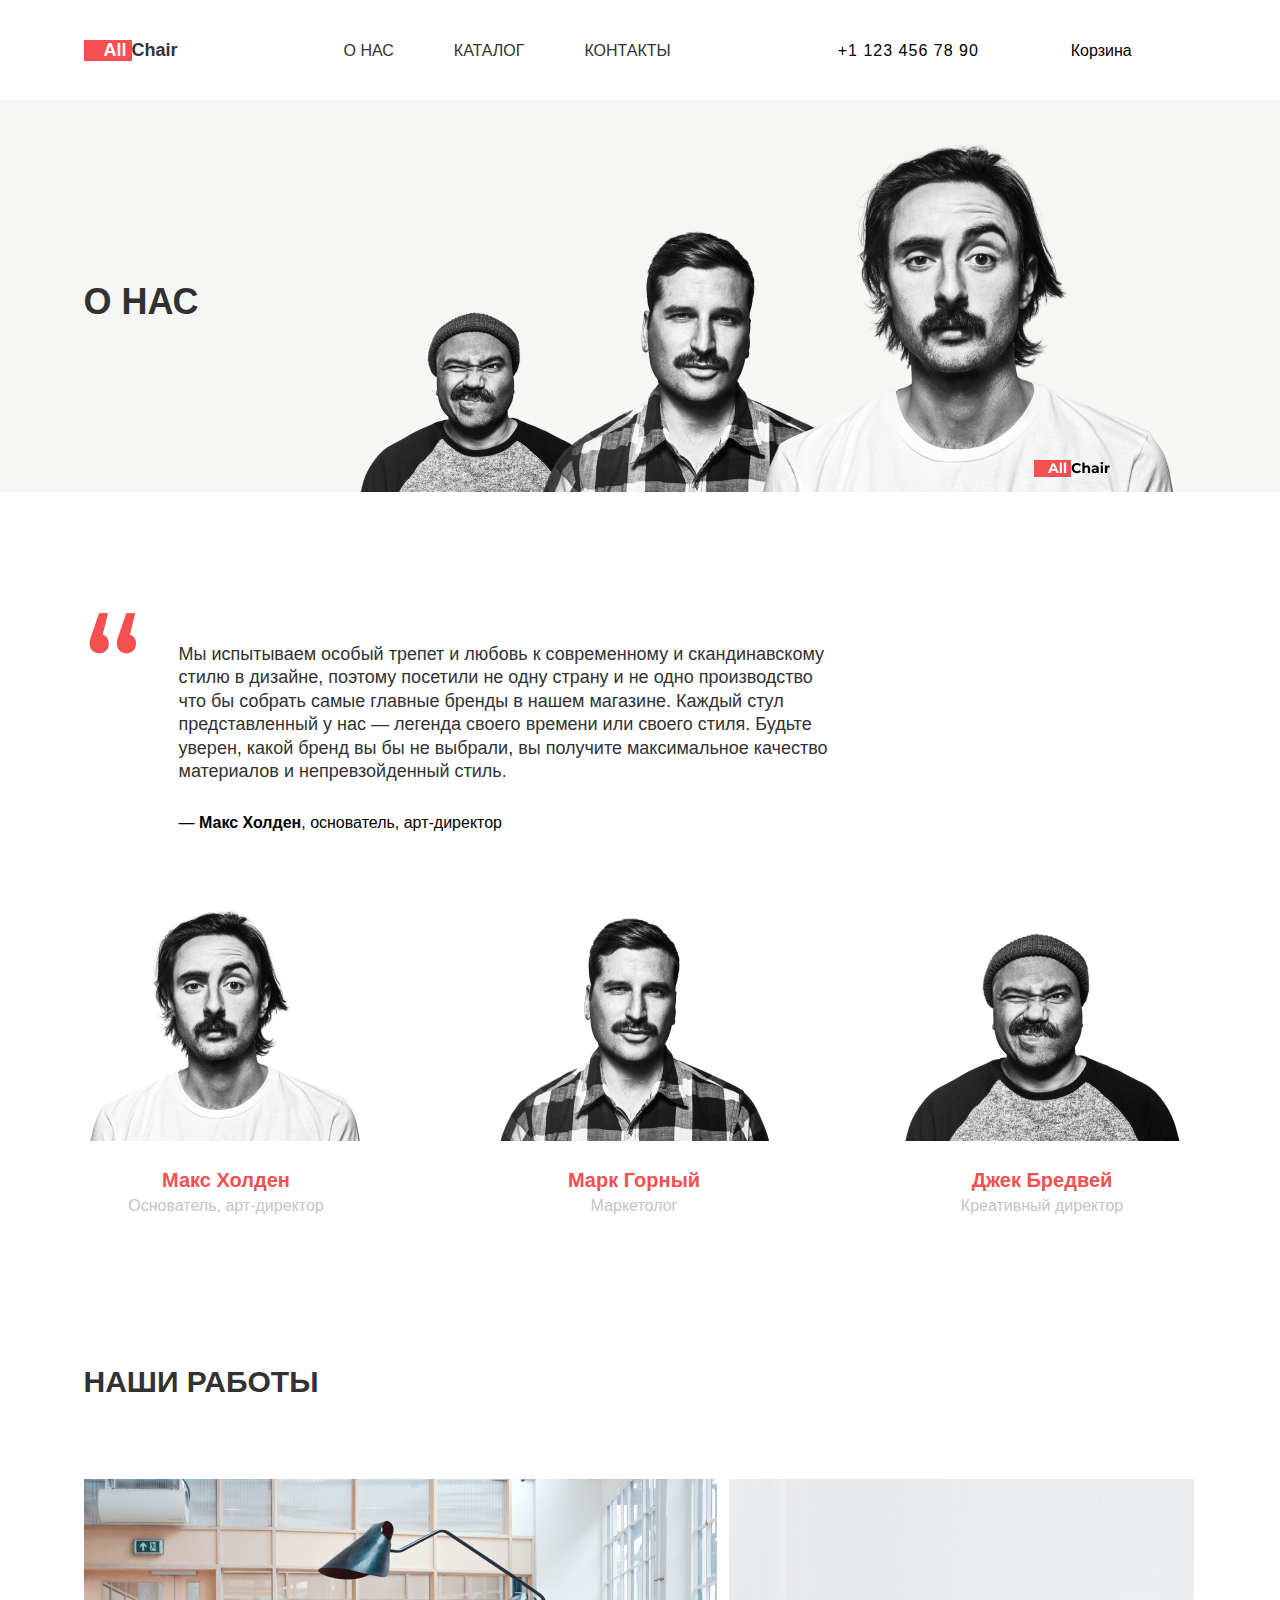
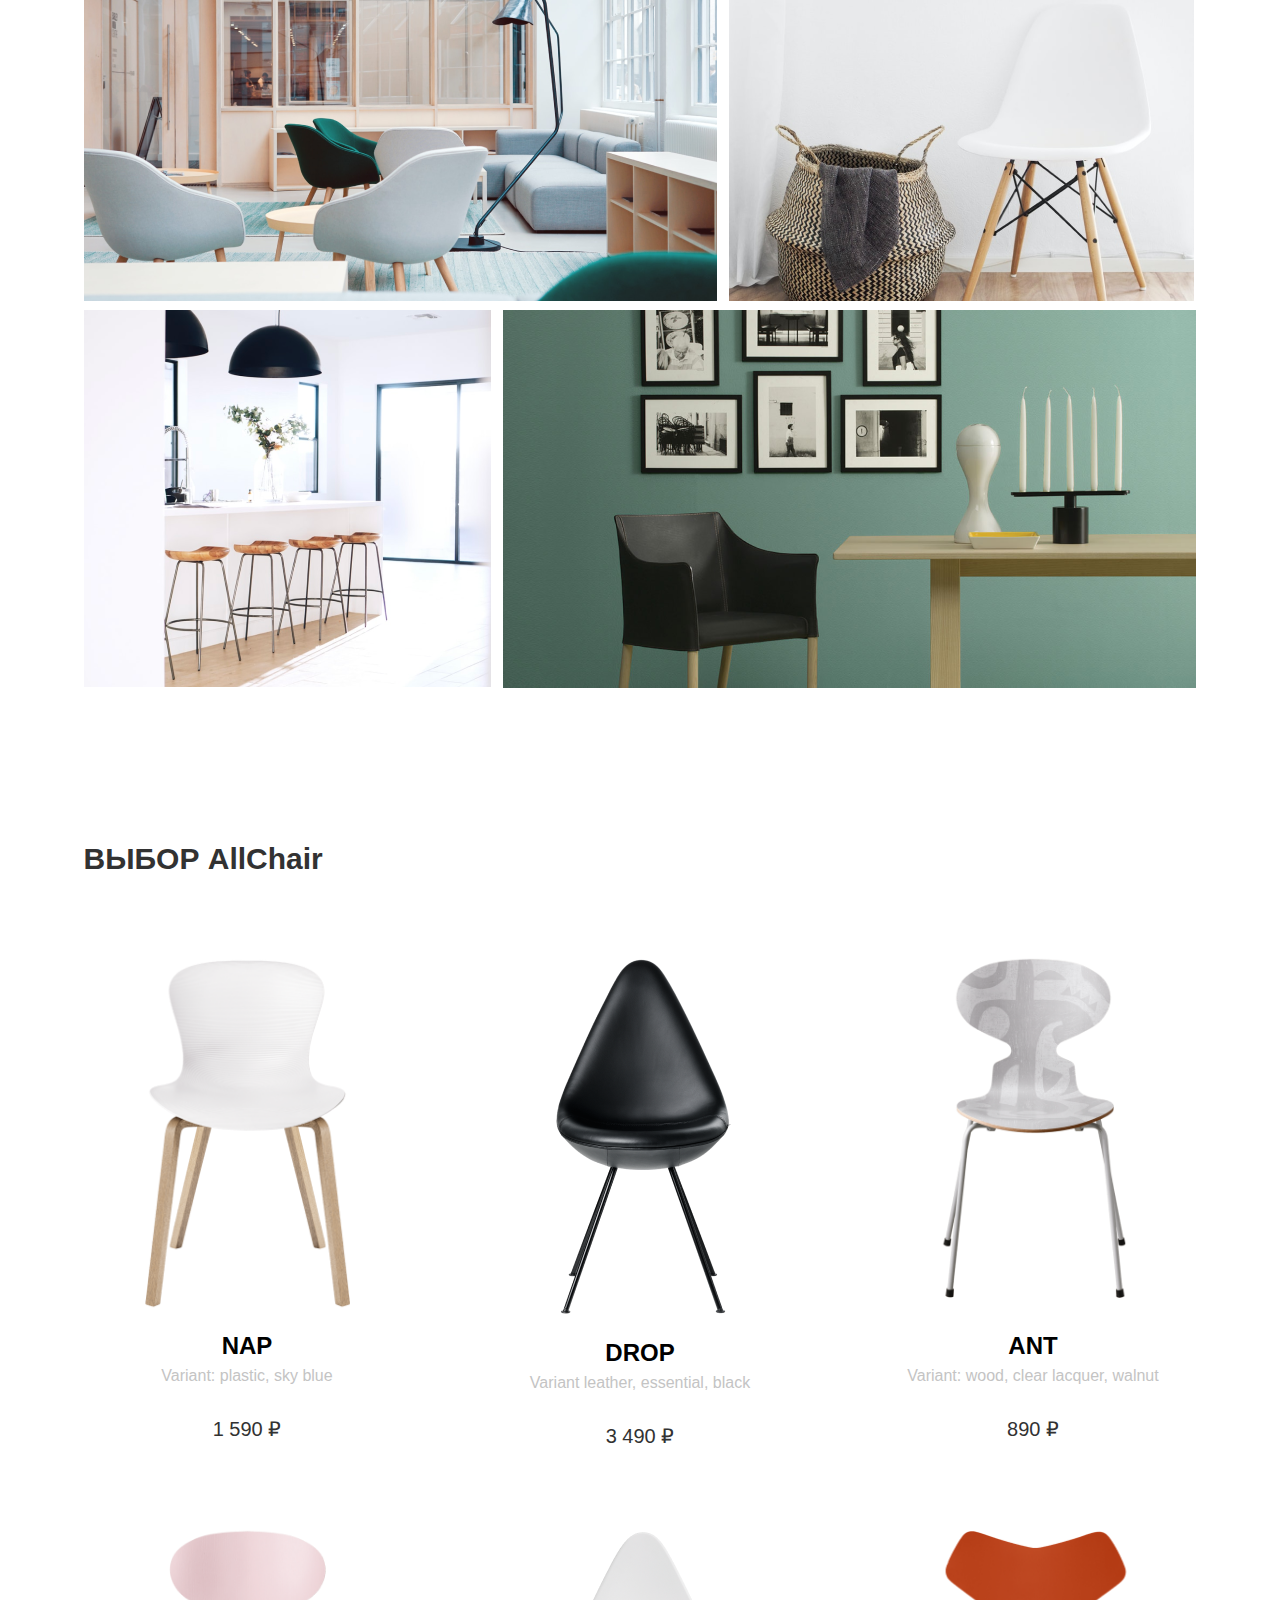
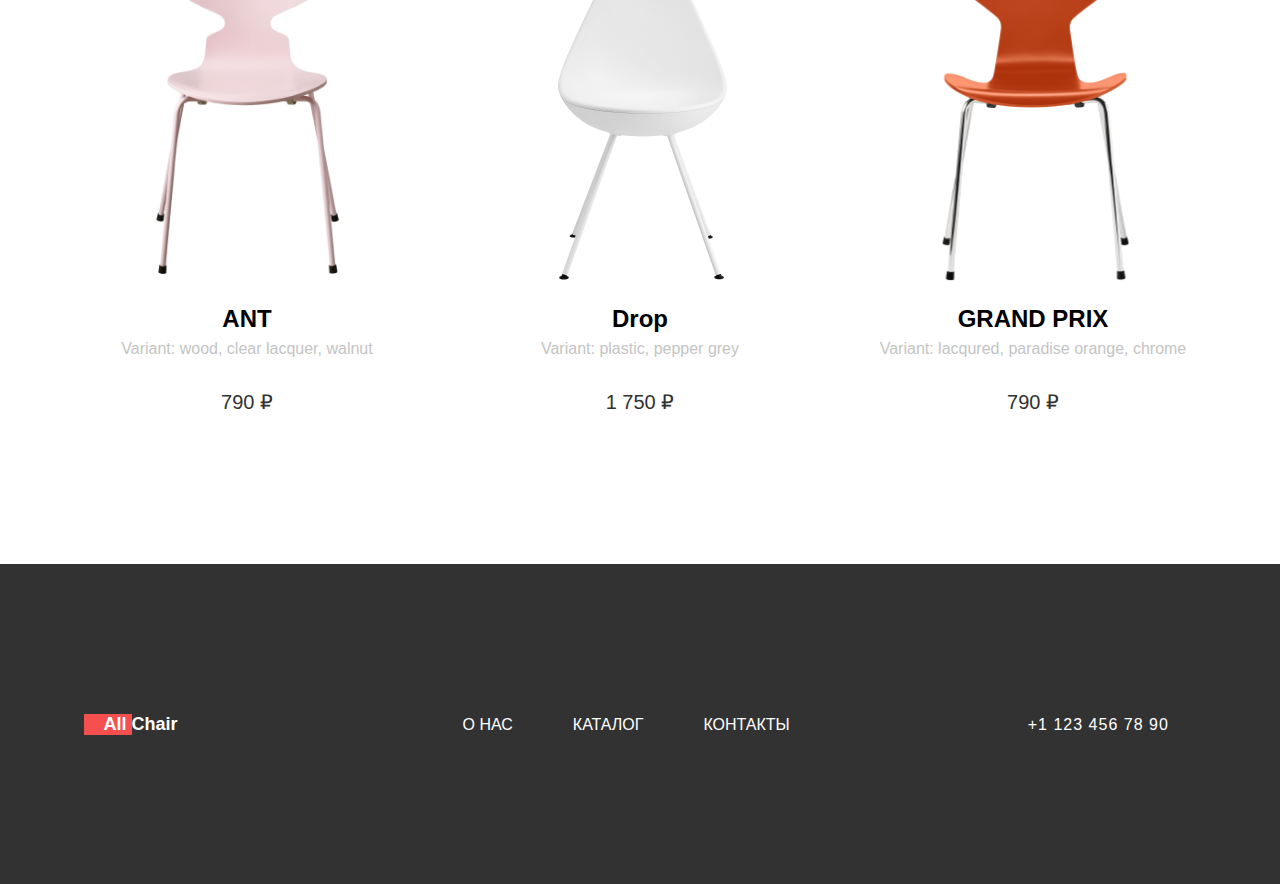
==== templates/about_us.html @ c7d54da2 "Реализовл, что бы после добавление в корзину, высвечивалось, что товар добавлен" ====
<!DOCTYPE html>
<html lang="en">
<head>
    <meta charset="UTF-8">
    <title>Title</title>
    <link rel="stylesheet" href="../style/about_us/about_us.css">
</head>
<body>
<header>
    <div class="container">
        <div class="header__content">
            <section class="pink_bg logo">
                <a href="index.html">
                    <p class="logo__name"><span>All</span> Chair</p>
                </a>
            </section>
            <nav class="navigation">
                <ul>
                    <li class="navigation__text"><a href="about_us.html"><p>О НАС</p></a></li>
                    <li class="navigation__text"><a href="catalog.html"><p>КАТАЛОГ</p></a></li>
                    <li class="navigation__text"><a href="contact.html"><p>КОНТАКТЫ</p></a></li>
                </ul>
            </nav>
            <section class="header__content__phone">
                <p>+1 123 456 78 90</p>
            </section>
            <section class="header__content__cart">
                <p>Корзина</p>
            </section>
        </div>
    </div>
</header>
<div class="banner">
    <div class="container">
        <h1 class="category">О НАС</h1>
        <img class="banner__img" src="../img/other/aboutUs_banner.png" alt="">
    </div>
</div>
<main>
    <div class="container main__content">
        <div class="our-team">
            <div class="our-slogan">
                <img src="../img/other/quotes.png" alt="">
                <p class="slogan">
                    Мы испытываем особый трепет и любовь к современному и скандинавскому<br>
                    стилю в дизайне, поэтому посетили не одну страну и не одно производство<br>
                    что бы собрать самые главные бренды в нашем магазине. Каждый стул<br>
                    представленный у нас — легенда своего времени или своего стиля. Будьте<br>
                    уверен, какой бренд вы бы не выбрали, вы получите максимальное качество<br>
                    материалов и непревзойденный стиль.
                </p>
                <p>— <b>Макс Холден</b>, основатель, арт-директор</p>
            </div>
            <div class="our-persons">
                <div>
                    <img src="../img/people/Max.png" alt="Max">
                    <p class="name">Макс Холден</p>
                    <p class="position">Основатель, арт-директор</p>
                </div>
                <div>
                    <img src="../img/people/Mark.png" alt="Mark">
                    <p class="name">Марк Горный</p>
                    <p class="position">Маркетолог</p>
                </div>
                <div>
                    <img src="../img/people/Jack.png" alt="Jack">
                    <p class="name">Джек Бредвей</p>
                    <p class="position">Креативный директор</p>
                </div>
            </div>
            <div class="our-projects">
                <h1 class="category">НАШИ РАБОТЫ</h1>
                <div class="our-projects__content">
                    <div><img src="../img/our_projects/project_1.png" alt="">
                        <img class="open-img" src="../img/other/open.svg" alt="">
                    </div>
                    <div><img src="../img/our_projects/project_2.png" alt="">
                        <img class="open-img" src="../img/other/open.svg" alt="">
                    </div>
                    <div><img src="../img/our_projects/project_3.png" alt="">
                        <img class="open-img" src="../img/other/open.svg" alt="">
                    </div>
                    <div><img src="../img/our_projects/project_4.png" alt="">
                        <img class="open-img" src="../img/other/open.svg" alt="">
                    </div>
                </div>
            </div>
            <div class="our-choice">
                <h1 class="category">ВЫБОР AllChair</h1>
                <div class="goods">
                    <div class="goods__content">
                        <div class="product">
                            <img src="../img/products/Nap.png" alt="Nap">
                            <p class="product__name">NAP</p>
                            <p class="product__vendorCode">Артикул: 1543</p>
                            <p class="product__characteristics">Variant: plastic, sky blue</p>
                            <p class="product__price">1 590 ₽</p>
                        </div>
                        <div class="product">
                            <img src="../img/products/Drop_black.png" alt="DROP">
                            <p class="product__name">DROP</p>
                            <p class="product__vendorCode">Артикул: 2270</p>
                            <p class="product__characteristics">Variant leather, essential, black</p>
                            <p class="product__price">3 490 ₽</p>
                        </div>
                        <div class="product">
                            <img src="../img/products/Ant_vinil.png" alt="ANT">
                            <p class="product__name">ANT</p>
                            <p class="product__vendorCode">Артикул: 1110</p>
                            <p class="product__characteristics">Variant: wood, clear lacquer, walnut</p>
                            <p class="product__price">890 ₽</p>
                        </div>
                        <div class="product">
                            <img src="../img/products/Ant_pink.png" alt="ANT">
                            <p class="product__name">ANT</p>
                            <p class="product__vendorCode">Артикул: 583</p>
                            <p class="product__characteristics">Variant: wood, clear lacquer, walnut</p>
                            <p class="product__price">790 ₽</p>
                        </div>
                        <div class="product">
                            <img src="../img/products/Drop.png" alt="NAP">
                            <p class="product__name">Drop</p>
                            <p class="product__vendorCode">Артикул: 367</p>
                            <p class="product__characteristics">Variant: plastic, pepper grey</p>
                            <p class="product__price">1 750 ₽</p>
                        </div>
                        <div class="product">
                            <img src="../img/products/Grand_prix_orange.png" alt="GRAND PRIX">
                            <p class="product__name">GRAND PRIX</p>
                            <p class="product__vendorCode">Артикул: 7788</p>
                            <p class="product__characteristics">Variant: lacqured, paradise orange, chrome</p>
                            <p class="product__price">790 ₽</p>
                        </div>
                    </div>
                </div>
            </div>
        </div>
    </div>
</main>
<footer>
    <div class="container footer__content">
        <section class="pink_bg logo">
            <a href="index.html">
                <p class="logo__name"><span>All</span> Chair</p>
            </a>
        </section>
        <nav class="navigation">
            <ul>
                <li class="navigation__text"><a href="about_us.html"><p>О НАС</p></a></li>
                <li class="navigation__text"><a href="catalog.html"><p>КАТАЛОГ</p></a></li>
                <li class="navigation__text"><a href="contact.html"><p>КОНТАКТЫ</p></a></li>
            </ul>
        </nav>
        <section class="footer__content__phone">
            <p>+1 123 456 78 90</p>
        </section>
    </div>
</footer>
<script src="../js/productCard.js"></script>
</body>
</html>
---- style/about_us/about_us.css ----
@font-face {
  font-family: "Montserrat-Bold", "Montserrat-Medium", "Montserrat-Regular", sans-serif;
  src: url("../fonts/Montserrat-Bold.ttf");
  src: url("../fonts/Montserrat-Medium.ttf");
  src: url("../fonts/Montserrat-Regular.ttf");
}
.subscribe-card {
  z-index: 100;
  position: fixed;
  left: 33%;
  top: 16%;
  background-color: white;
}
.subscribe-card__text {
  color: #323232;
  padding-left: 76px;
}
.subscribe-card__text:nth-child(3) {
  font-size: 30px;
  font-weight: bold;
  padding-top: 48px;
  padding-bottom: 24px;
}
.subscribe-card__text:nth-child(4) {
  font-size: 20px;
}
.subscribe-card form {
  padding-bottom: 69px;
}
.subscribe-card form > input {
  padding: 24px 9px 24px 28px;
  border: 1px solid #c4c4c4;
  outline: none;
  font-size: 18px;
  color: #c4c4c4;
  margin-left: 76px;
}
.subscribe-card form > .btn {
  padding: 24px 49px 24px 50px;
  margin-left: 26px;
  margin-top: 29px;
}
.subscribe-card > .close {
  position: absolute;
  width: 36px;
  height: 36px;
  right: 25px;
  top: 25px;
  cursor: pointer;
}

.card {
  display: flex;
  z-index: 100;
  position: fixed;
  left: 27%;
  top: 20%;
  background-color: white;
  padding: 94px 76px 88px 46px;
}
.card > .close {
  position: absolute;
  width: 36px;
  height: 36px;
  right: 25px;
  top: 25px;
  cursor: pointer;
}
.card > .container {
  background-color: rgba(0, 0, 0, 0.5);
}
.card img {
  width: 382px;
  height: 438px;
}
.card__name {
  font-size: 30px;
  color: #323232;
  font-weight: bold;
  padding-bottom: 15px;
}
.card__vendorCode {
  font-size: 16px;
  color: #c4c4c4;
  padding-bottom: 23px;
}
.card__price {
  font-size: 24px;
  color: #323232;
}
.card__info > .btn {
  margin-top: 34px;
  margin-bottom: 45px;
  padding: 23px 64px 25px 72px;
}
.card__aboutGoods {
  font-size: 16px;
  color: #323232;
  line-height: 1.3;
}

.cart {
  z-index: 100;
  position: fixed;
  margin: 0 480px;
  width: 800px;
  top: 9.6%;
  background-color: white;
  padding: 55px 65px;
}
.cart h1 {
  font-size: 30px;
  color: #323232;
  padding-bottom: 49px;
  border-bottom: 1px solid #c4c4c4;
}
.cart > .close {
  position: absolute;
  top: 30px;
  right: 25px;
  cursor: pointer;
}
.cart .empty-cart {
  padding: 42px 0;
  font-size: 20px;
  color: #323232;
}
.cart button {
  padding: 24px 70px;
  border: 1px solid #f54f4f;
  background-color: #f54f4f;
  font-weight: bold;
  color: white;
  font-size: 18px;
  outline: none;
}
.cart button:hover {
  box-shadow: 0 4px 10px rgba(245, 79, 79, 0.44);
  cursor: pointer;
}
.cart__itemAdded {
  display: flex;
  align-items: center;
  margin: 42px 0 55px 0;
}
.cart__itemAdded > p:nth-child(2) {
  font-size: 18px;
  font-weight: bold;
  color: #6BD69C;
  padding-left: 14px;
  padding-right: 40px;
}
.cart__itemAdded > p:nth-child(3) {
  font-size: 14px;
  width: 140px;
  cursor: default;
}
.cart__itemAdded > p:nth-child(3) > span {
  color: #f54f4f;
  border-bottom: 1px solid;
  cursor: pointer;
}
.cart__itemAdded > img {
  width: 22px !important;
  height: 22px !important;
}

.non-hover {
  border-radius: 1000px !important;
  border: 1px solid #c4c4c4 !important;
  color: #c4c4c4 !important;
  font-size: 20px !important;
  height: 22px !important;
  width: 22px !important;
  text-align: center !important;
}
.non-hover:hover {
  border-color: #c4c4c4 !important;
  color: #c4c4c4 !important;
  cursor: default !important;
}

.cart-item {
  transition: 1s;
  display: grid;
  grid-template-columns: 104px 211px 195px 95px 110px 84px;
  padding-top: 28px;
  padding-bottom: 22px;
  position: relative;
}
.cart-item ul {
  list-style-type: none;
}
.cart-item__name {
  padding-top: 20px;
  padding-bottom: 4px;
  font-weight: bold;
  font-size: 20px;
  color: #323232;
}
.cart-item__vendorCode {
  font-size: 16px;
  color: #c4c4c4;
}
.cart-item__quantity {
  display: flex;
  padding-top: 22px;
  user-select: none;
}
.cart-item__quantity .plus, .cart-item__quantity .minus {
  border-radius: 1000px;
  border: 1px solid #c4c4c4;
  color: #c4c4c4;
  font-size: 20px;
  height: 22px;
  width: 22px;
  text-align: center !important;
}
.cart-item__quantity .plus:hover, .cart-item__quantity .minus:hover {
  border-color: #323232;
  color: #323232;
  cursor: pointer;
}
.cart-item__quantity > .quantity-result {
  padding: 0 12px;
  color: #323232;
  font-size: 20px;
  width: 12px;
}
.cart-item__price {
  font-size: 24px;
  color: #323232;
  padding-top: 19px;
  font-weight: 500;
  white-space: nowrap;
  text-align: right;
}
.cart-item__delete {
  padding-top: 19px;
  text-align: -webkit-right !important;
}
.cart-item__delete > p {
  border-radius: 50%;
  border: 1px solid #c4c4c4;
  width: 26px;
  height: 26px;
  color: #c4c4c4;
}
.cart-item__delete > p > .delete {
  cursor: pointer;
  text-align: center;
  font-size: 24px;
  line-height: 27px;
  display: block;
  transform: rotate(45deg);
}
.cart-item span {
  text-align: right;
}

.item-img {
  width: 79px;
  height: 91px;
}

.cart-bottom {
  display: flex;
  justify-content: space-between;
  border-top: 1px solid #c4c4c4;
  margin-top: 18px;
}

.promo-code input {
  border: 1px solid #c4c4c4;
  padding: 14px 0 14px 21px;
  outline: none;
  font-size: 20px;
  color: #c4c4c4;
}

.result:last-child {
  padding-left: 0;
}
.result > section {
  padding-left: 197px;
  display: grid;
  grid-template-columns: 140px 150px;
}
.result > section:first-child {
  padding-bottom: 10px;
}
.result > section:nth-child(-n+2) {
  color: #c4c4c4;
  font-size: 20px;
}
.result > section:nth-child(3) {
  padding-top: 49px;
  padding-bottom: 22px;
}
.result > section:nth-child(3), .result > section .total-price {
  color: #323232 !important;
  font-size: 24px !important;
  font-weight: bold !important;
}
.result > section .sales-result, .result > section .promo-code-result, .result > section .total-price {
  color: #c4c4c4;
  font-size: 20px;
  text-align: right;
}

.minus {
  line-height: 20px;
}

.promo-code, .result {
  margin-top: 44px;
}

.delete-block-filter {
  position: absolute;
  top: -1px;
  left: -65px;
  width: 930px;
  height: 141px;
  backdrop-filter: blur(4px);
  background-color: rgba(0, 0, 0, 0.56);
}

.delete-block {
  position: absolute;
}

.delete-block_text {
  position: relative;
  top: 27px;
  left: 603px;
  color: #ffffff;
  font-size: 20px;
}
.delete-block_text > .delete_submit {
  border-bottom: 1px solid;
  margin-bottom: 12px;
  margin-left: 110px;
  cursor: pointer;
}
.delete-block_text > .return_inCart {
  border-bottom: 1px solid;
  cursor: pointer;
}

.people-name {
  font-size: 24px;
  color: #f54f4f;
  font-weight: bold;
  padding-bottom: 8px;
}

.people-position {
  color: #c4c4c4;
  font-size: 16px;
}

.logo {
  display: flex;
  align-items: center;
  font-weight: bold;
  width: 48px;
  background-color: #f54f4f;
  transition: width 0.3s;
  position: absolute;
}
.logo:hover {
  width: 115px;
  color: white;
}
.logo a {
  text-decoration: none;
}
.logo a:hover {
  color: white;
}
.logo__name {
  font-size: 18px;
  color: #323232;
  z-index: 10;
  white-space: nowrap;
  padding-right: 15px;
  transition: color 0.3s;
}
.logo__name:hover {
  color: white;
}
.logo__name > span {
  font-size: 18px;
  padding-left: 20px;
  color: white;
  background-color: #f54f4f;
  width: 27px;
}

.category {
  font-size: 30px;
  font-weight: bold;
  color: #323232;
  margin-top: 150px;
  margin-bottom: 80px;
}

.product {
  text-align: center;
  transition: 0.4s;
}
.product:hover {
  transform: scale(1.2);
  cursor: pointer;
}
.product img {
  width: 309px;
}
.product__name {
  font-size: 24px;
  font-weight: bold;
  padding-top: 17px;
  padding-bottom: 7px;
}
.product__characteristics {
  font-size: 16px;
  color: #c4c4c4;
  white-space: nowrap;
}
.product__price {
  font-size: 20px;
  color: #323232;
  padding-top: 32px;
}
.product__vendorCode {
  display: none;
}

.btn {
  margin-top: 45px;
  padding: 24px 70px;
  background-color: #f54f4f;
  font-size: 18px;
  color: white;
  border: 1px solid #f54f4f;
  outline: none;
  font-weight: bold;
}
.btn:hover {
  box-shadow: 0 4px 10px rgba(245, 79, 79, 0.44);
  cursor: pointer;
}

.subscribe {
  position: relative;
  margin-top: 230px;
  height: 492px;
}
.subscribe__text {
  position: absolute;
  z-index: 10;
}
.subscribe__text p {
  font-size: 20px;
  color: #323232;
  line-height: 1.3;
}
.subscribe__text p:nth-child(2) {
  color: #f54f4f;
  font-weight: bold;
  padding-bottom: 20px;
}
.subscribe__text > .btn {
  margin-top: 60px;
  padding: 24px 49px 24px 50px;
}
.subscribe__text > .category {
  margin-top: 0;
  margin-bottom: 40px;
}
.subscribe img {
  position: absolute;
  top: -150px;
  left: -412px;
  z-index: 1;
}

.banner {
  padding-top: 281px;
  background-color: #F6F6F4;
  height: 210px;
  width: 100%;
}
.banner > .container {
  position: relative;
}
.banner > .container > .category {
  margin: 0;
  font-size: 36px;
  padding-bottom: 168px;
  position: absolute;
  z-index: 10;
}
.banner__img {
  position: absolute;
  top: -180px;
  left: -412px;
}

.invisible {
  z-index: 10000;
  position: fixed;
  width: 100%;
  top: 0;
  height: 100%;
  left: 0;
}

.card {
  display: flex;
  z-index: 100;
  position: fixed;
  left: 27%;
  top: 20%;
  background-color: white;
  padding: 94px 76px 88px 46px;
}
.card > .close {
  position: absolute;
  width: 36px;
  height: 36px;
  right: 25px;
  top: 25px;
  cursor: pointer;
}
.card > .container {
  background-color: rgba(0, 0, 0, 0.5);
}
.card img {
  width: 382px;
  height: 438px;
}
.card__name {
  font-size: 30px;
  color: #323232;
  font-weight: bold;
  padding-bottom: 15px;
}
.card__vendorCode {
  font-size: 16px;
  color: #c4c4c4;
  padding-bottom: 23px;
}
.card__price {
  font-size: 24px;
  color: #323232;
}
.card__info > .btn {
  margin-top: 34px;
  margin-bottom: 45px;
  padding: 23px 64px 25px 72px;
}
.card__aboutGoods {
  font-size: 16px;
  color: #323232;
  line-height: 1.3;
}

.quantity {
  position: absolute;
  bottom: 10px;
  left: 75px;
  border-radius: 50%;
  background-color: #f54f4f;
  padding: 1.5px 7px;
  font-size: 12px;
  color: white;
  cursor: pointer;
}

* {
  margin: 0;
  padding: 0;
  font-family: "Montserrat", sans-serif;
}

.container {
  width: 1113px;
  margin: 0 auto;
}

header {
  padding: 40px 0;
  position: fixed;
  z-index: 101;
  background-color: white;
  width: 100%;
}

.header__content {
  display: flex;
}
.header__content__phone {
  margin-right: 92px;
  margin-top: 2px;
  font-size: 16px;
  font-weight: 500;
  letter-spacing: 1px;
}
.header__content__cart {
  position: relative;
  margin-top: 2px;
  font-size: 16px;
  font-weight: 500;
}
.header__content__cart > p:hover {
  color: #f54f4f;
  cursor: pointer;
}

.navigation {
  margin-left: 260px;
  margin-right: 167px;
  margin-top: 2px;
}
.navigation ul {
  display: flex;
  list-style-type: none;
}
.navigation__text {
  font-size: 16px;
  font-weight: 500;
  padding-right: 60px;
}
.navigation__text a {
  text-decoration: none;
  color: #323232;
}
.navigation__text a:hover {
  color: #f54f4f;
}
.navigation__text:last-child {
  padding-right: 0;
}

footer {
  background-color: #323232;
  padding: 150px 0;
}

.footer__content {
  display: flex;
}
.footer__content > .logo > a > .logo__name {
  color: white;
}
.footer__content__phone {
  margin-top: 2px;
  font-size: 16px;
  font-weight: 500;
  color: white;
  letter-spacing: 1px;
}
.footer__content > .navigation {
  margin-left: 379px;
  margin-right: 238px;
}
.footer__content > .navigation ul .navigation__text a {
  color: white;
}
.footer__content > .navigation ul .navigation__text a:hover {
  color: #f54f4f;
}

.banner > .container > .logo {
  position: relative;
  left: 954px;
  bottom: -180px;
  z-index: 10;
  width: 36px;
}
.banner > .container > .logo:hover {
  width: 91px;
}
.banner > .container > .logo > a > .logo__name {
  font-size: 14px;
}
.banner > .container > .logo > a > .logo__name span {
  font-size: 14px;
  padding-left: 15px;
}

.our-team {
  margin-top: 105px;
  position: relative;
}

.our-slogan p {
  padding-top: 47px;
  padding-left: 95px;
}
.our-slogan p:last-child {
  padding-top: 31px;
}
.our-slogan > img {
  position: absolute;
  top: 17px;
  left: 5px;
}
.our-slogan > .slogan {
  font-size: 18px;
  line-height: 1.3;
  color: #323232;
}

.our-persons {
  margin-top: 24px;
  display: flex;
}
.our-persons div {
  padding-right: 123px;
  text-align: center;
}
.our-persons div .name {
  font-size: 20px;
  font-weight: bold;
  color: #f54f4f;
  padding-top: 24px;
}
.our-persons div .position {
  font-size: 16px;
  color: #c4c4c4;
  padding-top: 5px;
}
.our-persons div:last-child {
  padding: 0;
}

.our-projects__content {
  display: flex;
  flex-wrap: wrap;
}
.our-projects__content div {
  margin-right: 12px;
  transition: 0.6s;
}
.our-projects__content div:nth-child(1) {
  margin-bottom: 5px;
}
.our-projects__content div:nth-child(even) {
  margin-right: 0;
}
.our-projects__content div:hover {
  filter: brightness(0.7);
  cursor: pointer;
}
.our-projects__content div:hover:hover > .open-img {
  display: block;
  top: 45%;
  left: 50%;
}
.our-projects__content div:hover:hover:nth-child(2) > .open-img {
  left: 45%;
}
.our-projects__content div > .open-img {
  display: none;
  position: absolute;
}

.our-choice {
  margin-bottom: 150px;
}

.goods__content {
  display: grid;
  grid-template-columns: repeat(3, 327px);
  row-gap: 80px;
  column-gap: 66px;
}

/*# sourceMappingURL=about_us.css.map */
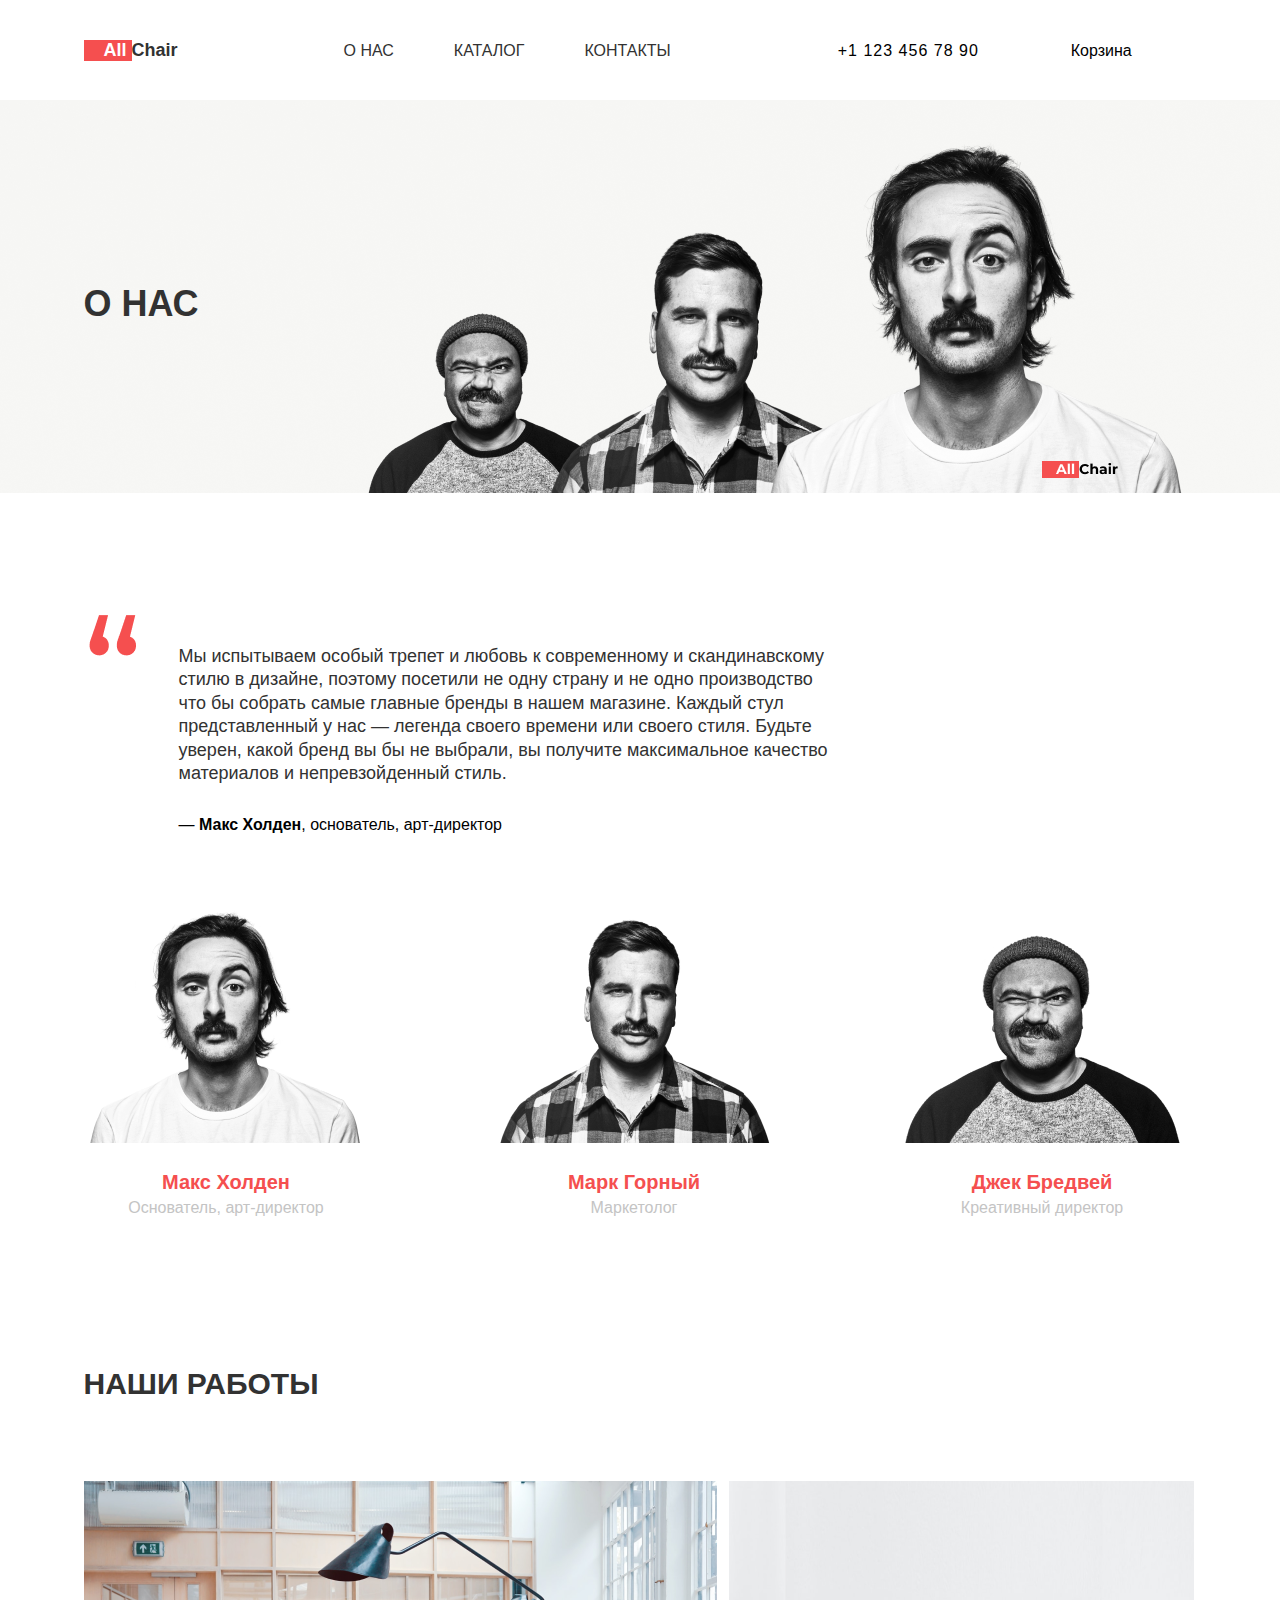
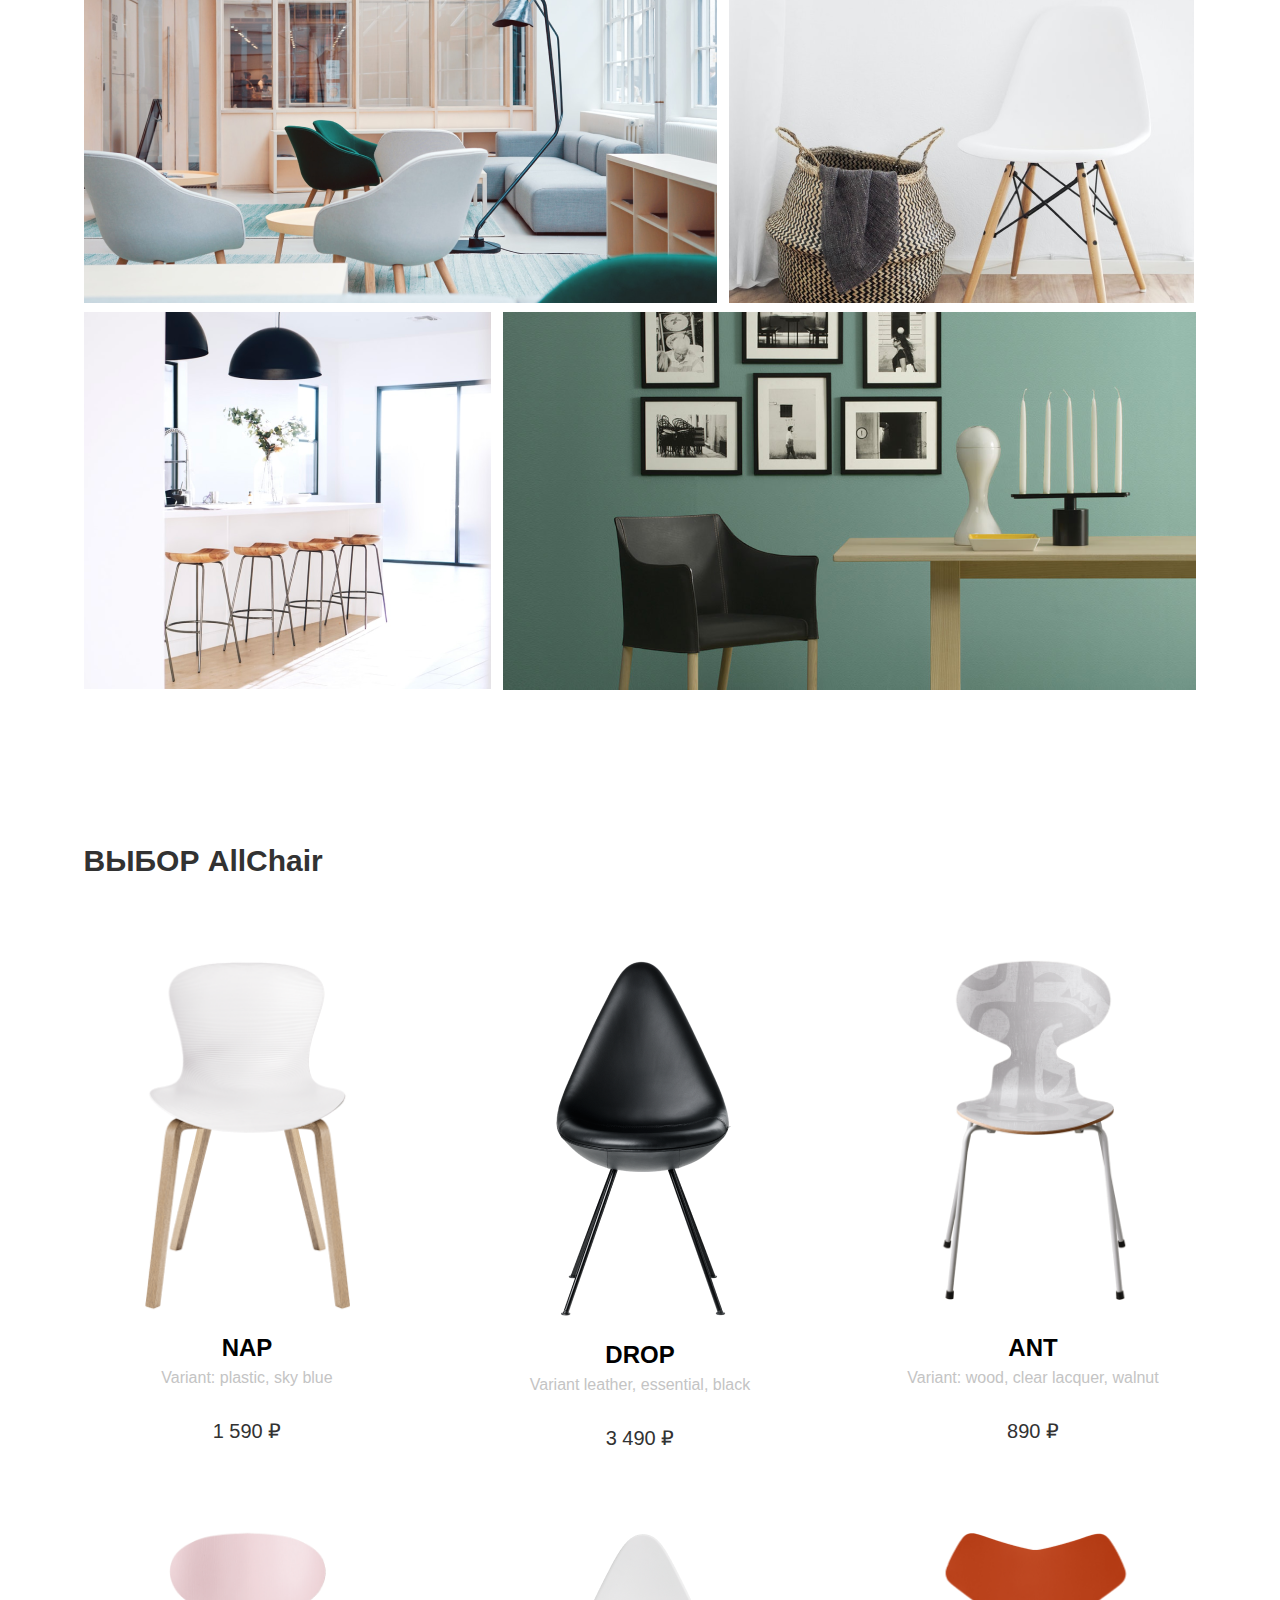
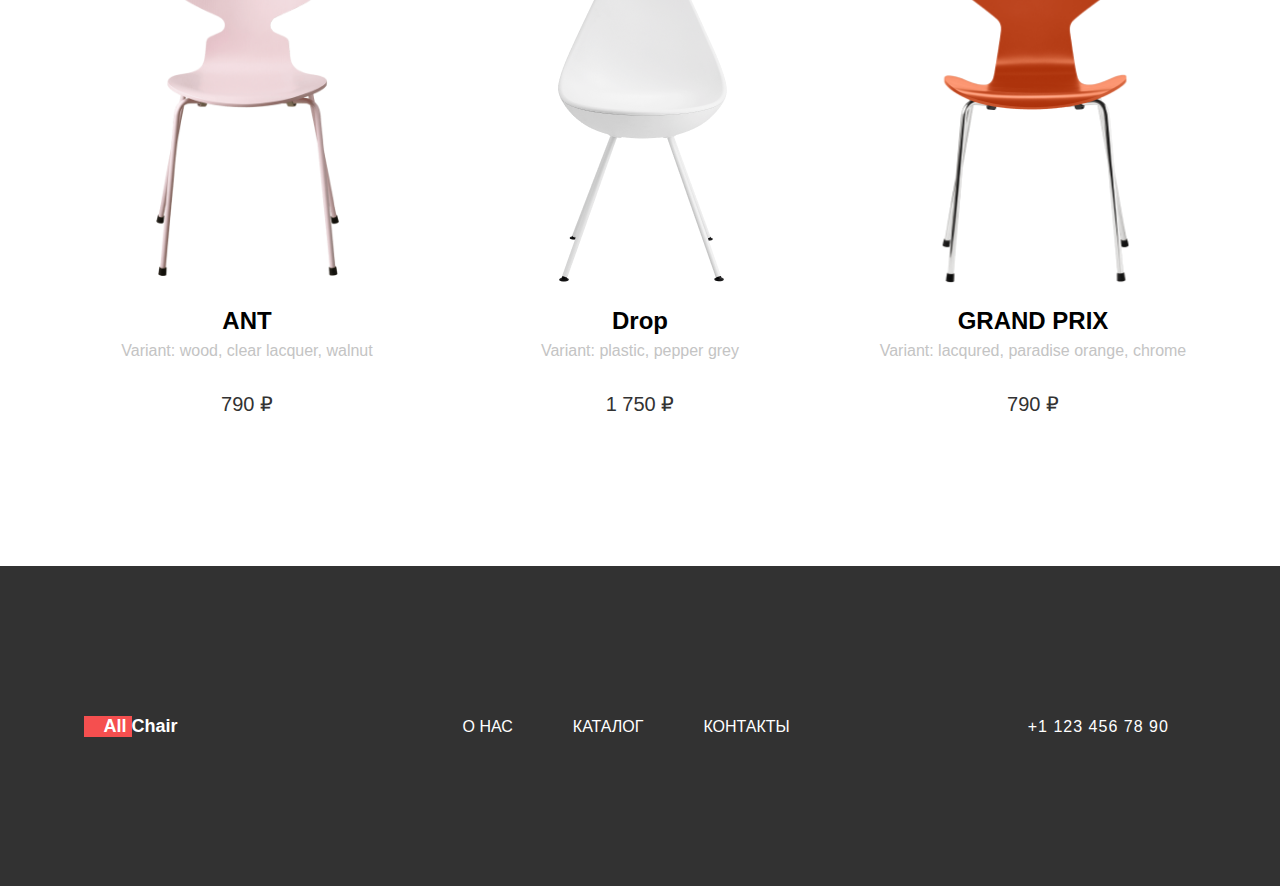
==== commit 32196c94: "Исправил подсчет стоимости товаров со скидкой. Исправил неправильное отоброжение банеров. Начал дела" ====
--- a/templates/about_us.html
+++ b/templates/about_us.html
@@ -2,8 +2,9 @@
 <html lang="en">
 <head>
     <meta charset="UTF-8">
-    <title>Title</title>
+    <title>О нас</title>
     <link rel="stylesheet" href="../style/about_us/about_us.css">
+    <link rel="icon" href="../img/other/icon.ico" type="image/x-icon">
 </head>
 <body>
 <header>
@@ -24,16 +25,15 @@
             <section class="header__content__phone">
                 <p>+1 123 456 78 90</p>
             </section>
-            <section class="header__content__cart">
+            <section id="cart" class="header__content__cart">
                 <p>Корзина</p>
             </section>
         </div>
     </div>
 </header>
-<div class="banner">
+<div class="banner banner__aboutUs">
     <div class="container">
         <h1 class="category">О НАС</h1>
-        <img class="banner__img" src="../img/other/aboutUs_banner.png" alt="">
     </div>
 </div>
 <main>
@@ -71,16 +71,20 @@
             <div class="our-projects">
                 <h1 class="category">НАШИ РАБОТЫ</h1>
                 <div class="our-projects__content">
-                    <div><img src="../img/our_projects/project_1.png" alt="">
+                    <div class="photo_container">
+                        <img class="photo" src="../img/our_projects/small/project_1.png" alt="project1">
                         <img class="open-img" src="../img/other/open.svg" alt="">
                     </div>
-                    <div><img src="../img/our_projects/project_2.png" alt="">
+                    <div class="photo_container">
+                        <img class="photo" src="../img/our_projects/small/project_2.png" alt="project2">
                         <img class="open-img" src="../img/other/open.svg" alt="">
                     </div>
-                    <div><img src="../img/our_projects/project_3.png" alt="">
+                    <div class="photo_container">
+                        <img class="photo" src="../img/our_projects/small/project_3.png" alt="project3">
                         <img class="open-img" src="../img/other/open.svg" alt="">
                     </div>
-                    <div><img src="../img/our_projects/project_4.png" alt="">
+                    <div class="photo_container">
+                        <img class="photo" src="../img/our_projects/small/project_4.png" alt="project4">
                         <img class="open-img" src="../img/other/open.svg" alt="">
                     </div>
                 </div>
@@ -157,5 +161,8 @@
     </div>
 </footer>
 <script src="../js/productCard.js"></script>
+<script src="../js/cart.js"></script>
+<script src="../js/ordering.js"></script>
+<script src="../js/photoSlide.js"></script>
 </body>
 </html>--- a/style/about_us/about_us.css
+++ b/style/about_us/about_us.css
@@ -7,8 +7,9 @@
 .subscribe-card {
   z-index: 100;
   position: fixed;
-  left: 33%;
-  top: 16%;
+  left: 50%;
+  top: 50%;
+  transform: translate(-50%, -50%);
   background-color: white;
 }
 .subscribe-card__text {
@@ -53,8 +54,9 @@
   display: flex;
   z-index: 100;
   position: fixed;
-  left: 27%;
-  top: 20%;
+  left: 50%;
+  top: 50%;
+  transform: translate(-50%, -50%);
   background-color: white;
   padding: 94px 76px 88px 46px;
 }
@@ -94,7 +96,7 @@
   padding: 23px 64px 25px 72px;
 }
 .card__aboutGoods {
-  font-size: 16px;
+  font-size: 14.5px;
   color: #323232;
   line-height: 1.3;
 }
@@ -102,11 +104,12 @@
 .cart {
   z-index: 100;
   position: fixed;
-  margin: 0 480px;
   width: 800px;
-  top: 9.6%;
   background-color: white;
   padding: 55px 65px;
+  left: 50%;
+  top: 50%;
+  transform: translate(-50%, -50%);
 }
 .cart h1 {
   font-size: 30px;
@@ -125,7 +128,7 @@
   font-size: 20px;
   color: #323232;
 }
-.cart button {
+.cart > .btn {
   padding: 24px 70px;
   border: 1px solid #f54f4f;
   background-color: #f54f4f;
@@ -134,7 +137,7 @@
   font-size: 18px;
   outline: none;
 }
-.cart button:hover {
+.cart > .btn:hover {
   box-shadow: 0 4px 10px rgba(245, 79, 79, 0.44);
   cursor: pointer;
 }
@@ -348,6 +351,215 @@
   cursor: pointer;
 }
 
+.headers {
+  color: #f54f4f;
+  font-size: 24px;
+  font-weight: bold;
+  padding-bottom: 30px;
+}
+
+.order {
+  z-index: 100;
+  position: fixed;
+  width: 800px;
+  top: 50%;
+  left: 50%;
+  transform: translate(-50%, -50%);
+  background-color: white;
+  padding: 55px 65px;
+}
+.order > a {
+  text-decoration: none;
+  color: #323232;
+  font-size: 20px;
+  border-bottom: 1px solid;
+  margin-bottom: 24px;
+}
+.order > a:hover {
+  color: #f54f4f;
+}
+.order > h1 {
+  font-size: 30px;
+  padding-top: 24px;
+  padding-bottom: 50px;
+  border-bottom: 1px solid #c4c4c4;
+}
+.order > .close {
+  position: absolute;
+  width: 36px;
+  height: 36px;
+  right: 25px;
+  top: 25px;
+  cursor: pointer;
+}
+.order > form > .headers {
+  padding-top: 45px;
+}
+.order__content {
+  display: flex;
+  margin-bottom: 48px;
+}
+
+.chooseDelivery {
+  width: 54%;
+}
+.chooseDelivery > ul {
+  list-style-type: none;
+  margin-right: 250px;
+}
+.chooseDelivery > ul > li:first-child {
+  margin-bottom: 10px;
+}
+
+label {
+  cursor: pointer;
+  font-weight: 500;
+  color: #323232;
+  font-size: 24px;
+}
+
+.deliveryDetails {
+  width: 60%;
+}
+.deliveryDetails_text {
+  color: #323232;
+  font-size: 16px;
+  line-height: 21px;
+}
+
+.aboutRecipient {
+  display: flex;
+  margin-bottom: 77px;
+}
+.aboutRecipient__text {
+  font-size: 24px;
+  color: #323232;
+  font-weight: 500;
+  padding-bottom: 26px;
+}
+.aboutRecipient > .recipient {
+  margin-right: 50px;
+}
+.aboutRecipient > .recipient > ul {
+  list-style-type: none;
+}
+.aboutRecipient > .recipient > ul > li > input {
+  padding: 24px 0 26px 25px;
+  width: 350px;
+  color: black;
+  outline: none;
+  border: 1px solid #c4c4c4;
+  font-size: 16px;
+}
+.aboutRecipient > .recipient > ul > li > input:first-child {
+  margin-bottom: 10px;
+}
+.aboutRecipient > .address > ul, .aboutRecipient .our-address > ul {
+  list-style-type: none;
+}
+.aboutRecipient > .address > ul > li, .aboutRecipient .our-address > ul > li {
+  margin-bottom: 10px;
+}
+.aboutRecipient > .address > ul > li:last-child, .aboutRecipient .our-address > ul > li:last-child {
+  margin-bottom: 0;
+}
+.aboutRecipient > .address > ul > li > input, .aboutRecipient .our-address > ul > li > input {
+  padding: 12px 0 12px 20px;
+  width: 350px;
+  color: black;
+  outline: none;
+  border: 1px solid #c4c4c4;
+  font-size: 16px;
+}
+
+.our-address > ul > li {
+  margin-bottom: 5px !important;
+}
+.our-address > ul > li:first-child {
+  display: flex;
+  margin-bottom: 11px !important;
+}
+.our-address > ul > li:first-child > p {
+  padding-left: 15px !important;
+  font-size: 18px !important;
+}
+.our-address > ul > li p {
+  padding-left: 30px;
+  font-size: 14px;
+}
+.our-address > ul > li:last-child {
+  margin-top: 35px;
+  margin-bottom: 0;
+}
+
+.payment {
+  margin-bottom: 77px;
+}
+.payment > ul {
+  list-style-type: none;
+}
+.payment > ul > li:first-child {
+  padding-bottom: 10px;
+}
+
+.totalSum {
+  font-size: 24px;
+  color: #323232;
+  font-weight: bold;
+}
+.totalSum > p > span {
+  padding-left: 42px;
+}
+
+.custom-radio {
+  position: absolute;
+  opacity: 0;
+  z-index: -1;
+}
+.custom-radio + label {
+  display: inline-flex;
+  align-items: center;
+  user-select: none;
+}
+.custom-radio + label::before {
+  content: "";
+  display: inline-block;
+  width: 29px;
+  height: 29px;
+  border: 1px solid #c4c4c4;
+  border-radius: 50%;
+  margin-right: 15px;
+}
+.custom-radio:checked + label::before {
+  border-color: #c4c4c4;
+  background-image: url("../../img/other/checked.svg");
+  background-position: center;
+  background-repeat: no-repeat;
+}
+
+.error {
+  padding: 15px;
+  background-color: rgba(187, 0, 0, 0.13);
+  color: #BB0000;
+  margin-bottom: 10px;
+  font-size: 15px;
+}
+
+.notValid {
+  margin-bottom: 5px !important;
+  border-color: red !important;
+}
+
+.order__content > .chooseDelivery > .error {
+  width: 347px;
+}
+
+input::-webkit-outer-spin-button, input::-webkit-inner-spin-button {
+  /* display: none; <- Crashes Chrome on hover */
+  -webkit-appearance: none;
+  margin: 0;
+}
+
 .people-name {
   font-size: 24px;
   color: #f54f4f;
@@ -408,11 +620,12 @@
 
 .product {
   text-align: center;
-  transition: 0.4s;
+  transition: 0.2s;
 }
 .product:hover {
   transform: scale(1.2);
   cursor: pointer;
+  color: #f54f4f;
 }
 .product img {
   width: 309px;
@@ -428,7 +641,7 @@
   color: #c4c4c4;
   white-space: nowrap;
 }
-.product__price {
+.product__price, .product .sale_price {
   font-size: 20px;
   color: #323232;
   padding-top: 32px;
@@ -446,6 +659,7 @@
   border: 1px solid #f54f4f;
   outline: none;
   font-weight: bold;
+  text-transform: uppercase;
 }
 .btn:hover {
   box-shadow: 0 4px 10px rgba(245, 79, 79, 0.44);
@@ -454,12 +668,10 @@
 
 .subscribe {
   position: relative;
-  margin-top: 230px;
-  height: 492px;
-}
-.subscribe__text {
-  position: absolute;
-  z-index: 10;
+  height: 645px;
+  background-image: url("../../img/other/double_chairs.png");
+  background-repeat: no-repeat;
+  background-position: center;
 }
 .subscribe__text p {
   font-size: 20px;
@@ -487,7 +699,6 @@
 }
 
 .banner {
-  padding-top: 281px;
   background-color: #F6F6F4;
   height: 210px;
   width: 100%;
@@ -503,8 +714,9 @@
   z-index: 10;
 }
 .banner__img {
-  position: absolute;
-  top: -180px;
+  position: relative;
+  padding-bottom: 100px;
+  top: 100px;
   left: -412px;
 }
 
@@ -517,56 +729,6 @@
   left: 0;
 }
 
-.card {
-  display: flex;
-  z-index: 100;
-  position: fixed;
-  left: 27%;
-  top: 20%;
-  background-color: white;
-  padding: 94px 76px 88px 46px;
-}
-.card > .close {
-  position: absolute;
-  width: 36px;
-  height: 36px;
-  right: 25px;
-  top: 25px;
-  cursor: pointer;
-}
-.card > .container {
-  background-color: rgba(0, 0, 0, 0.5);
-}
-.card img {
-  width: 382px;
-  height: 438px;
-}
-.card__name {
-  font-size: 30px;
-  color: #323232;
-  font-weight: bold;
-  padding-bottom: 15px;
-}
-.card__vendorCode {
-  font-size: 16px;
-  color: #c4c4c4;
-  padding-bottom: 23px;
-}
-.card__price {
-  font-size: 24px;
-  color: #323232;
-}
-.card__info > .btn {
-  margin-top: 34px;
-  margin-bottom: 45px;
-  padding: 23px 64px 25px 72px;
-}
-.card__aboutGoods {
-  font-size: 16px;
-  color: #323232;
-  line-height: 1.3;
-}
-
 .quantity {
   position: absolute;
   bottom: 10px;
@@ -579,6 +741,30 @@
   cursor: pointer;
 }
 
+.sale {
+  position: absolute;
+  right: -15px;
+  border-radius: 50%;
+  border: 1px solid;
+  background-color: #f54f4f;
+  color: white;
+  padding: 18px 12px;
+  font-size: 16px;
+}
+
+.price {
+  display: flex;
+}
+
+.old_price {
+  text-decoration: line-through;
+  color: #c4c4c4;
+}
+
+body {
+  overflow-x: hidden;
+}
+
 * {
   margin: 0;
   padding: 0;
@@ -588,6 +774,7 @@
 .container {
   width: 1113px;
   margin: 0 auto;
+  overflow: hidden;
 }
 
 header {
@@ -597,6 +784,9 @@
   background-color: white;
   width: 100%;
 }
+header > .container {
+  overflow: visible;
+}
 
 .header__content {
   display: flex;
@@ -673,6 +863,16 @@
   color: #f54f4f;
 }
 
+.banner__aboutUs {
+  background-repeat: no-repeat;
+  background-image: url("../../img/other/aboutUs_banner.png");
+  padding-top: 283px;
+  background-position: bottom;
+}
+.banner__aboutUs > .container > .category {
+  position: relative;
+}
+
 .banner > .container > .logo {
   position: relative;
   left: 954px;
@@ -744,6 +944,7 @@
 .our-projects__content div {
   margin-right: 12px;
   transition: 0.6s;
+  position: relative;
 }
 .our-projects__content div:nth-child(1) {
   margin-bottom: 5px;
@@ -751,16 +952,17 @@
 .our-projects__content div:nth-child(even) {
   margin-right: 0;
 }
-.our-projects__content div:hover {
+.our-projects__content div:hover > .photo {
   filter: brightness(0.7);
   cursor: pointer;
 }
-.our-projects__content div:hover:hover > .open-img {
+.our-projects__content div:hover > .open-img {
   display: block;
   top: 45%;
   left: 50%;
-}
-.our-projects__content div:hover:hover:nth-child(2) > .open-img {
+  cursor: pointer;
+}
+.our-projects__content div:hover:nth-child(2) > .open-img {
   left: 45%;
 }
 .our-projects__content div > .open-img {
@@ -779,4 +981,19 @@
   column-gap: 66px;
 }
 
+.big_photo {
+  height: 740px;
+  position: relative;
+  top: 50%;
+  left: 50%;
+  transform: translate(-50%, -50%);
+}
+
+#photo {
+  background-position: center;
+  background-repeat: no-repeat;
+  background-size: contain;
+  height: 100%;
+}
+
 /*# sourceMappingURL=about_us.css.map */
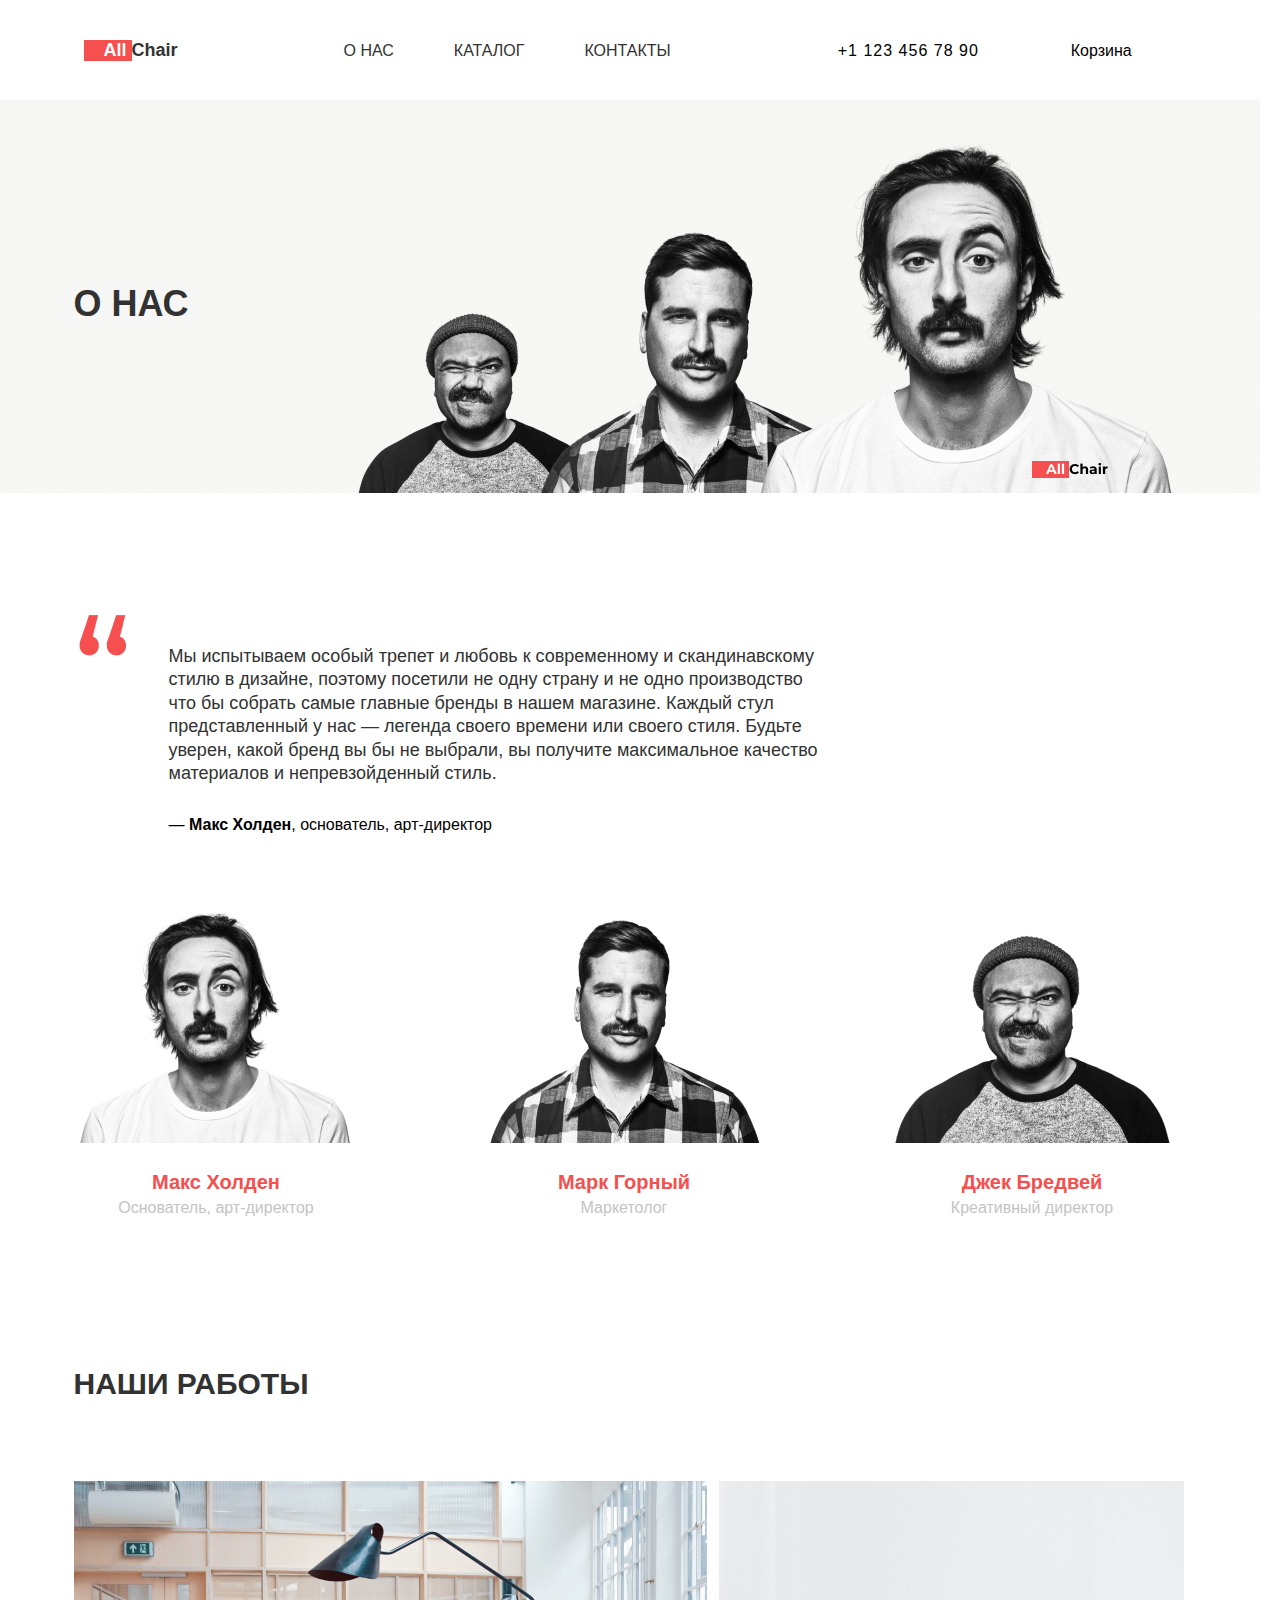
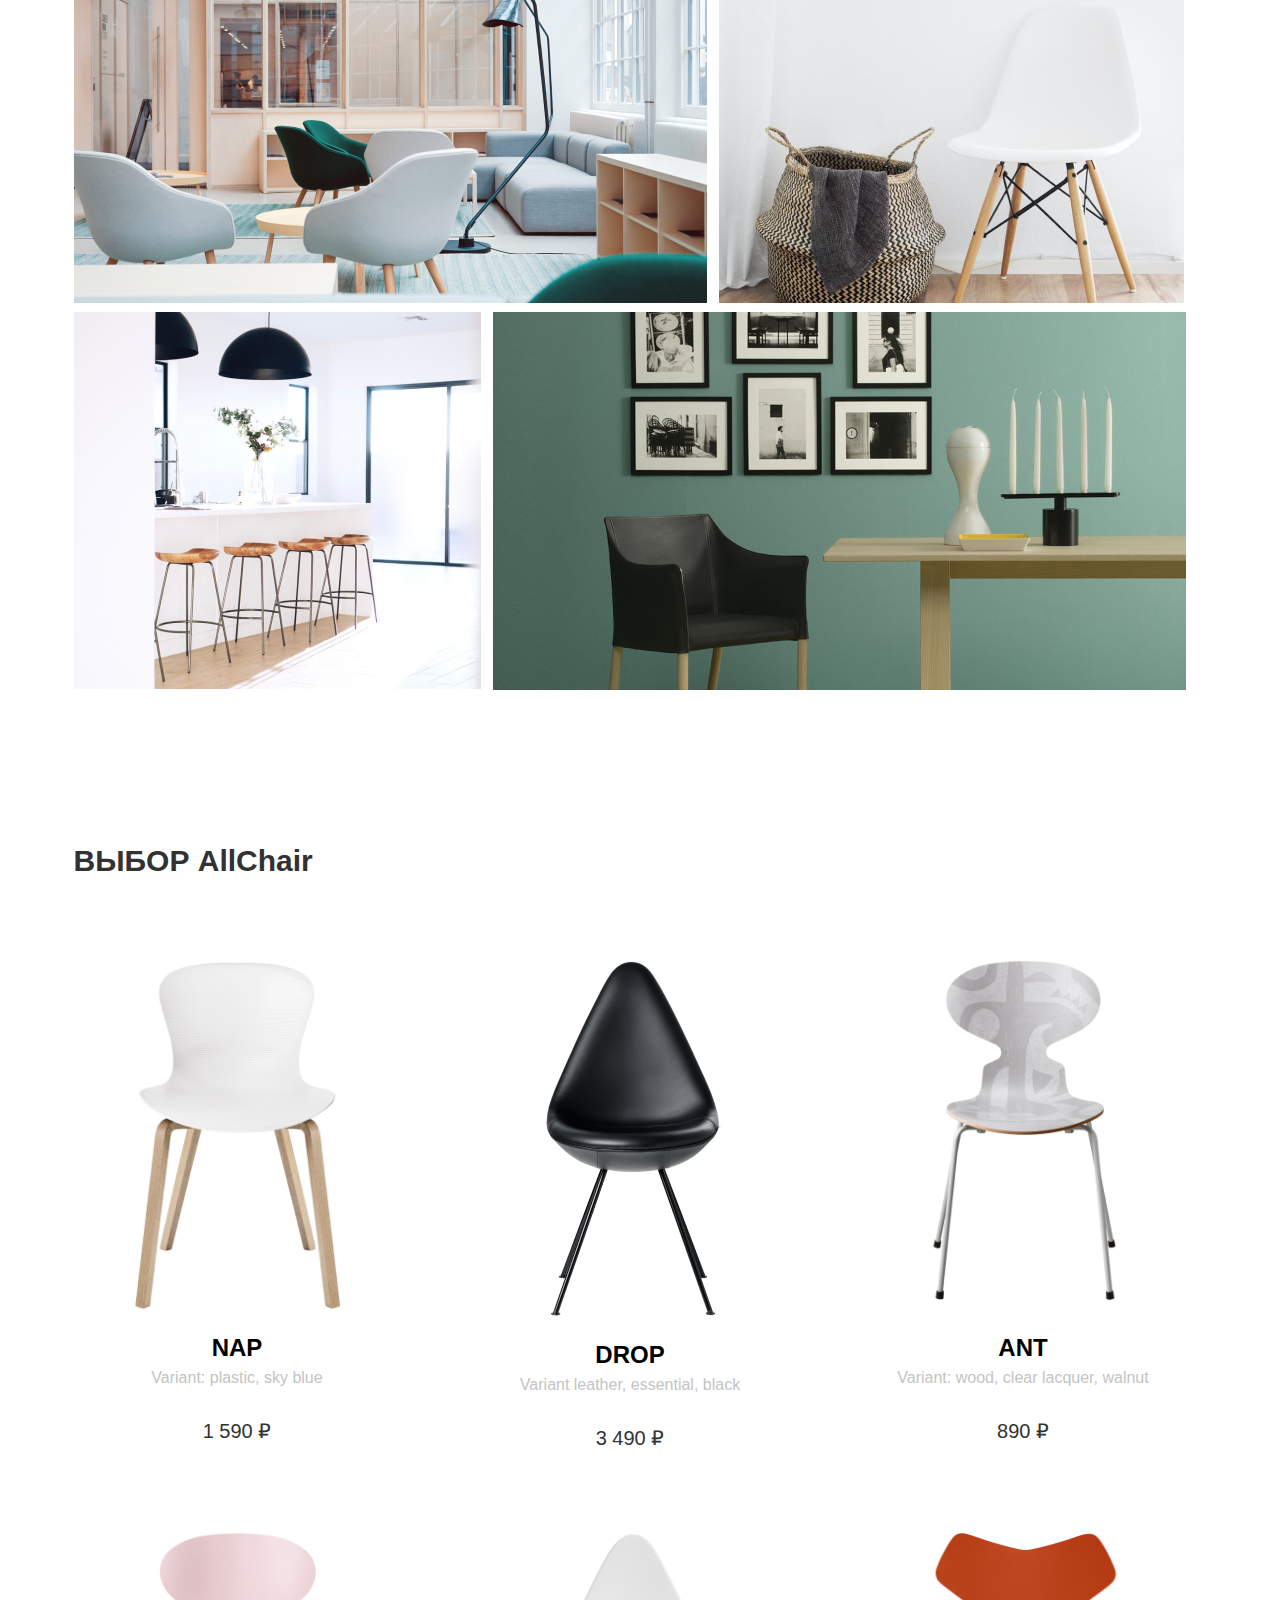
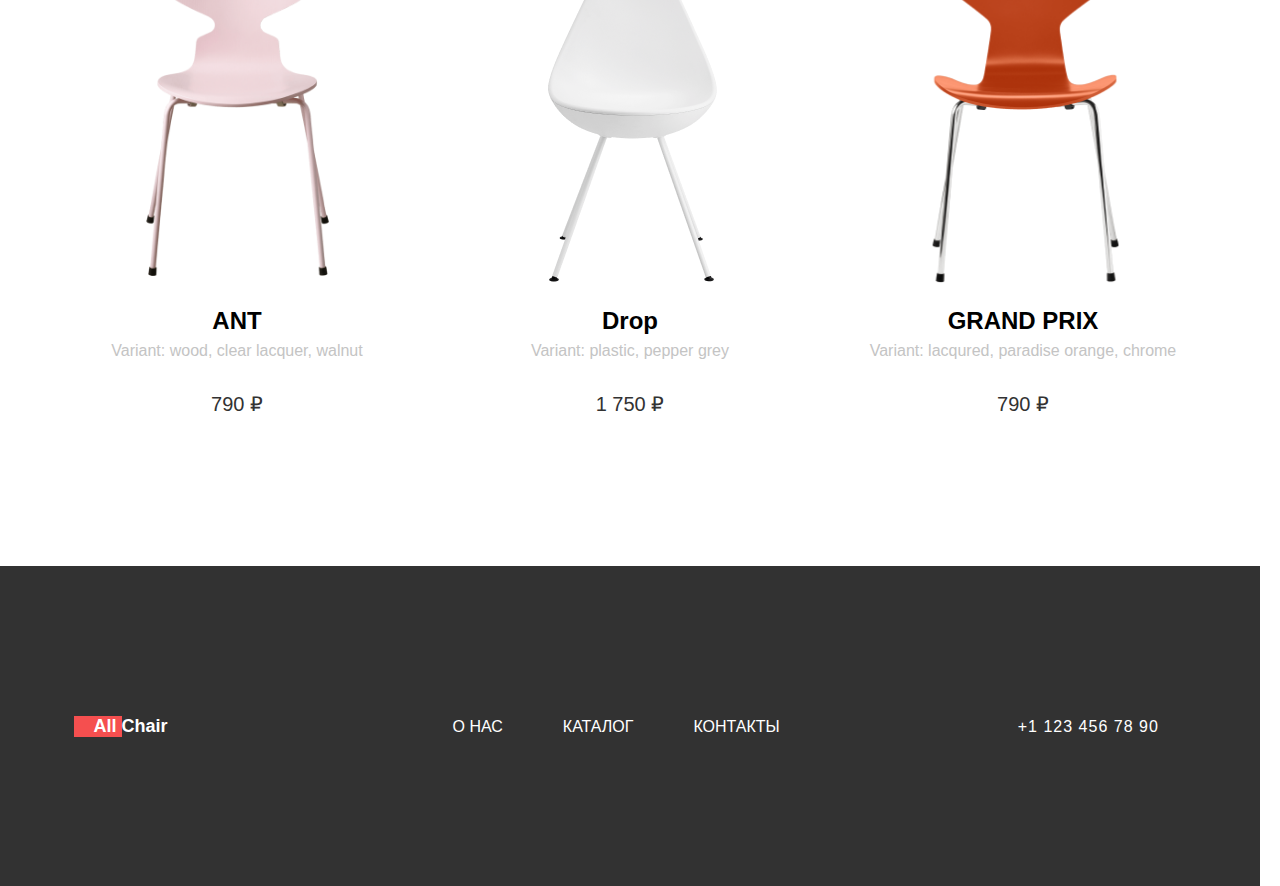
==== commit d8a76c9e: "Дописал alt'ы" ====
--- a/templates/about_us.html
+++ b/templates/about_us.html
@@ -40,7 +40,7 @@
     <div class="container main__content">
         <div class="our-team">
             <div class="our-slogan">
-                <img src="../img/other/quotes.png" alt="">
+                <img src="../img/other/quotes.png" alt="Our team">
                 <p class="slogan">
                     Мы испытываем особый трепет и любовь к современному и скандинавскому<br>
                     стилю в дизайне, поэтому посетили не одну страну и не одно производство<br>
--- a/style/about_us/about_us.css
+++ b/style/about_us/about_us.css
@@ -550,10 +550,20 @@
   border-color: red !important;
 }
 
-.order__content > .chooseDelivery > .error {
+.order__content > .chooseDelivery > .error, .payment > .error {
   width: 347px;
-}
-
+  margin-top: 10px;
+}
+
+@-moz-document url-prefix() {
+  .error {
+    width: 265px !important;
+  }
+
+  .btn {
+    white-space: nowrap;
+  }
+}
 input::-webkit-outer-spin-button, input::-webkit-inner-spin-button {
   /* display: none; <- Crashes Chrome on hover */
   -webkit-appearance: none;
@@ -763,6 +773,7 @@
 
 body {
   overflow-x: hidden;
+  padding: 0 calc(20px - (100vw - 100%)) 0 0;
 }
 
 * {
